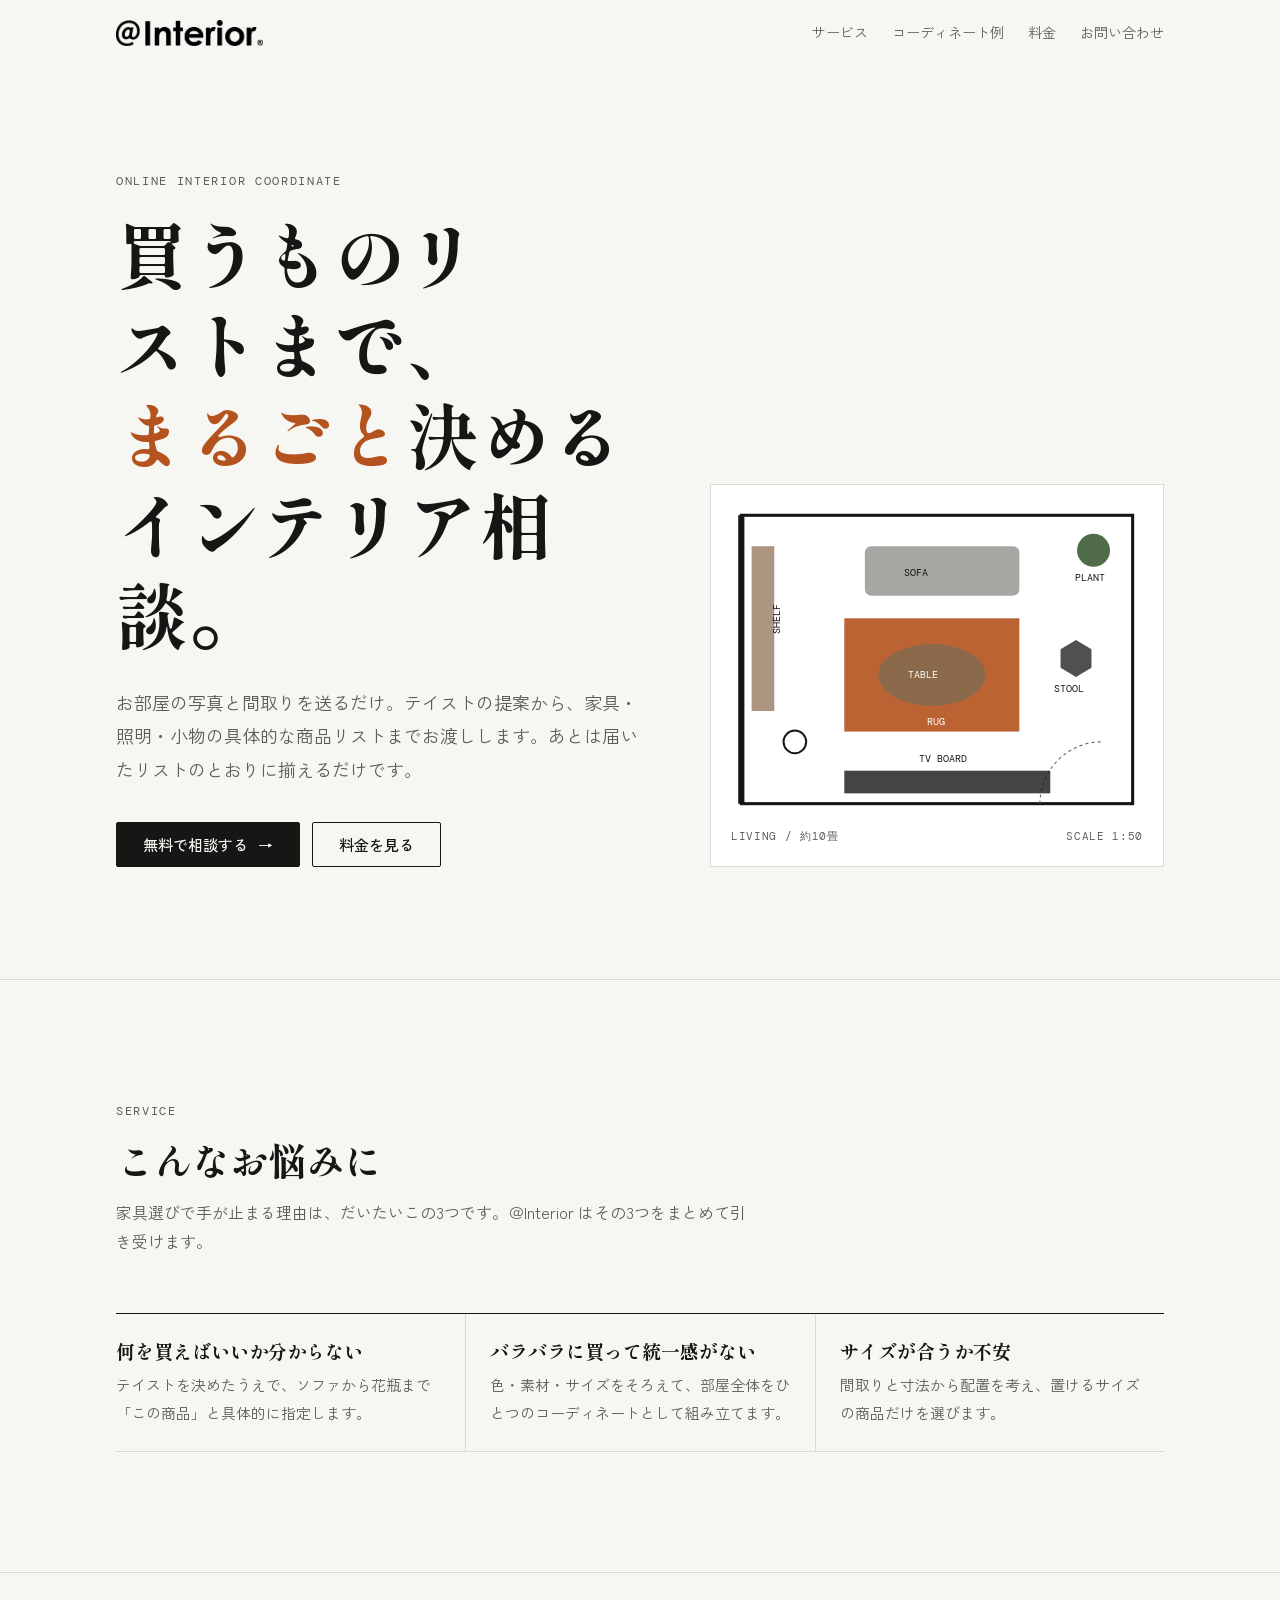
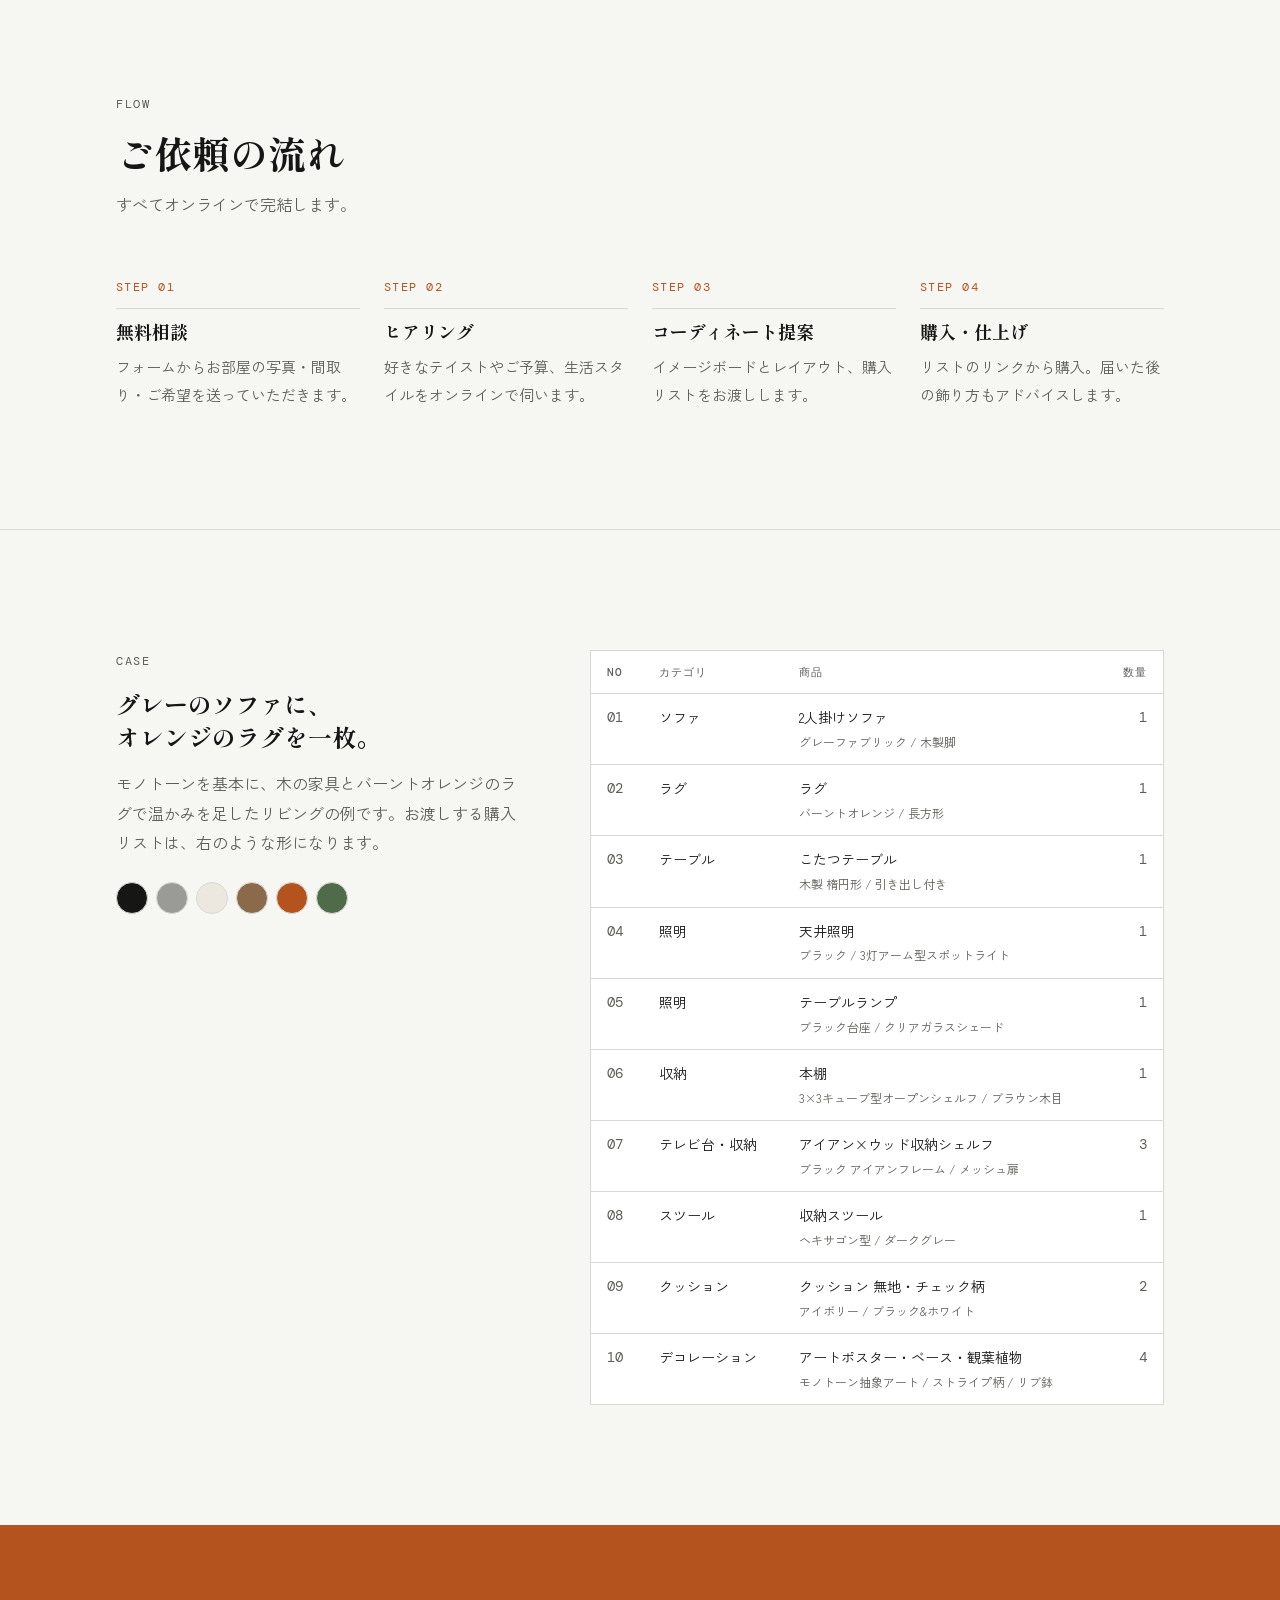
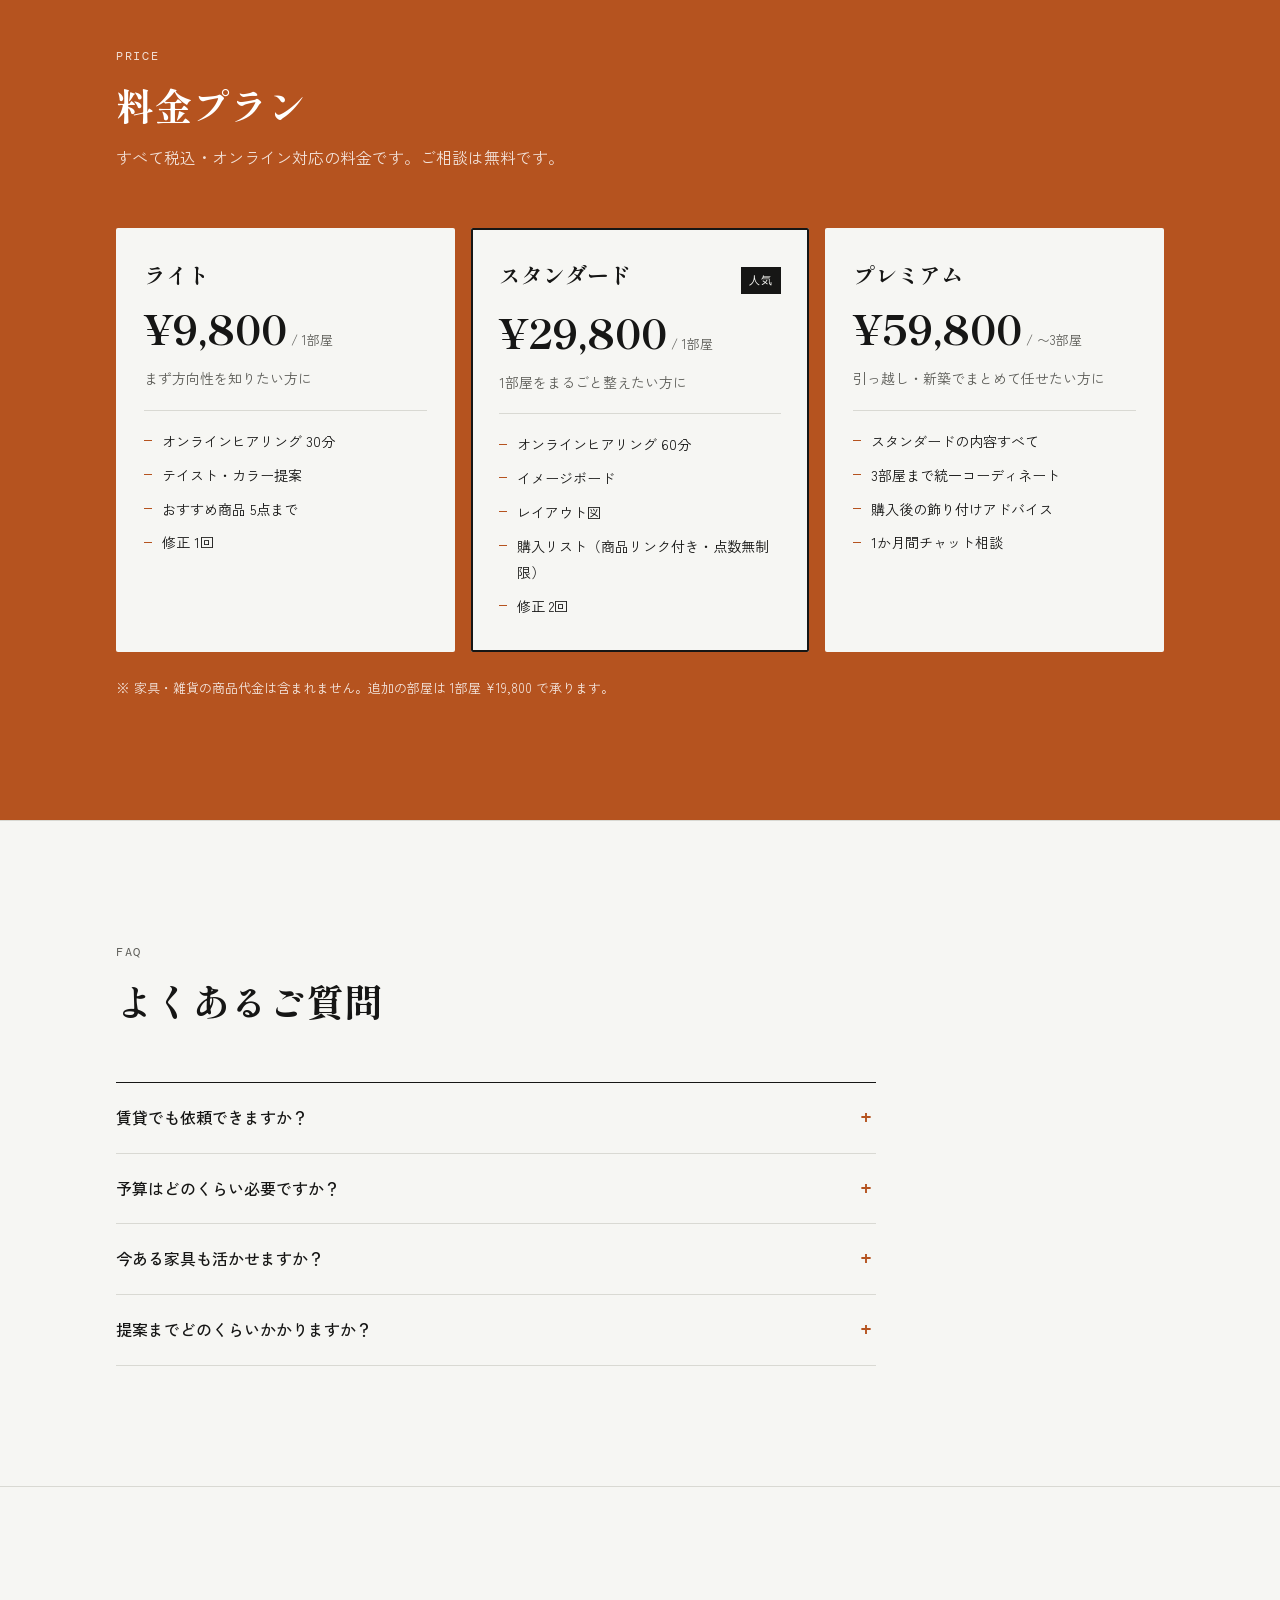
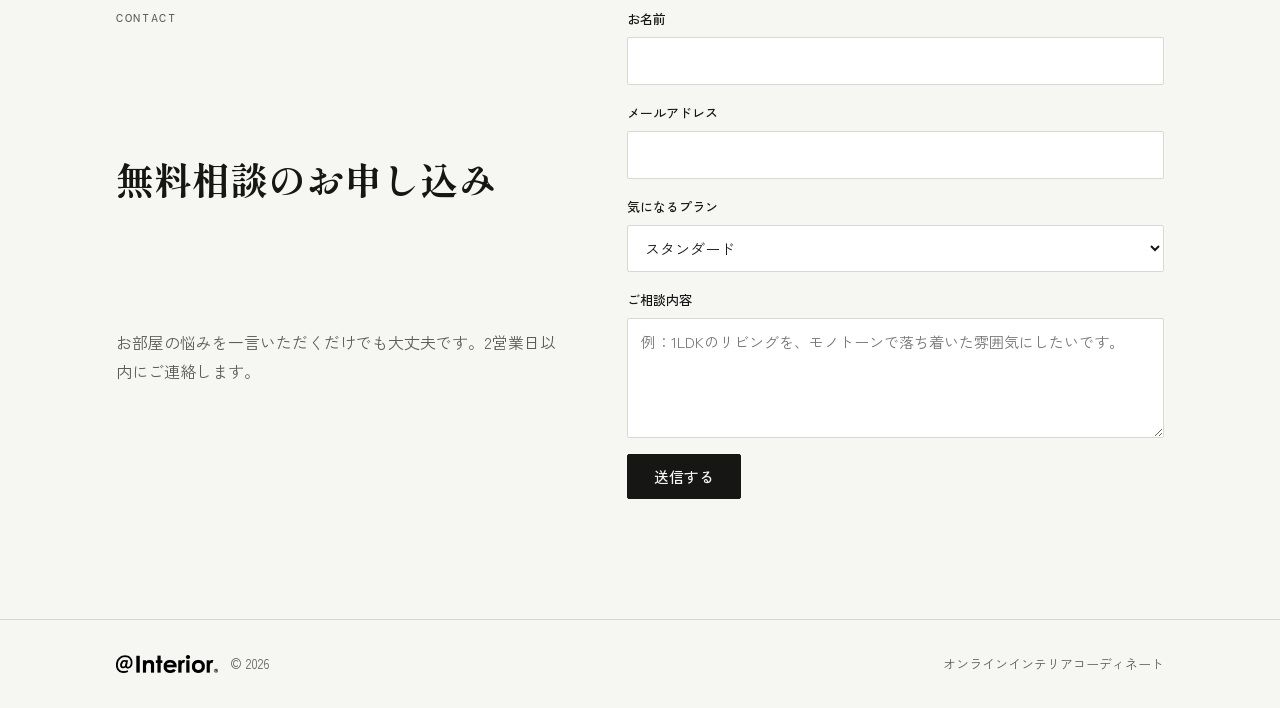
==== docs/index.html @ 846b3a3d "Add standalone copy of landing page for GitHub Pages Co-Authored-By: Claude Opus 5.5 <noreply@anthro" ====
<!doctype html>
<html lang="ja">
<head>
<meta charset="utf-8">
<meta name="viewport" content="width=device-width, initial-scale=1, viewport-fit=cover">
<meta name="description" content="お部屋の写真と間取りを送るだけ。テイスト提案から購入リストまでお渡しするオンラインインテリアコーディネート。">
<style>img{max-width:100%}[hidden]{display:none!important}body{margin:0}</style>
<title>＠Interior</title>
<meta name="claude:viewport-fit-sides" content="cover">
<link rel="preconnect" href="https://fonts.googleapis.com">
<link rel="preconnect" href="https://fonts.gstatic.com" crossorigin>
<link rel="stylesheet" href="https://fonts.googleapis.com/css2?family=Shippori+Mincho+B1:wght@500;700;800&family=Zen+Kaku+Gothic+New:wght@400;500;700&family=DM+Mono:wght@400;500&display=swap">
<style>
/* Layout: 左寄せの縦一本の流れ。部屋の「床(ラグ)」の色を料金セクションだけに敷く */
:root {
  --bg: #f6f6f3;
  --surface: #ffffff;
  --ink: #161615;
  --muted: #5d5d58;
  --line: #d9d9d3;
  --rug: #b5531f;        /* バーントオレンジのラグ */
  --rug-ink: #ffffff;
  --wood: #8a6a4a;
  --leaf: #4f6b4a;
  --f-display: "Shippori Mincho B1", "Hiragino Mincho ProN", "Yu Mincho", serif;
  --f-body: "Zen Kaku Gothic New", "Hiragino Sans", "Yu Gothic", system-ui, sans-serif;
  --f-mono: "DM Mono", ui-monospace, "SFMono-Regular", monospace;
  --logo-filter: none;
}
@media (prefers-color-scheme: dark) {
  :root:not([data-theme="light"]) {
    --bg: #141413; --surface: #1d1d1b; --ink: #ededE8; --muted: #a3a39b; --line: #34342f;
    --rug: #d9773f; --rug-ink: #141413; --wood: #c09a72; --leaf: #8fb086; --logo-filter: invert(1); color-scheme: dark;
  }
}
:root[data-theme="dark"] {
  --bg: #141413; --surface: #1d1d1b; --ink: #ededE8; --muted: #a3a39b; --line: #34342f;
  --rug: #d9773f; --rug-ink: #141413; --wood: #c09a72; --leaf: #8fb086; --logo-filter: invert(1); color-scheme: dark;
}

* { box-sizing: border-box; }
body {
  background: var(--bg); color: var(--ink);
  font-family: var(--f-body); font-size: 16px; line-height: 1.85;
  -webkit-font-smoothing: antialiased;
}
.wrap {
  max-width: 1080px; margin: 0 auto;
  padding-left: max(16px, env(safe-area-inset-left, 0px));
  padding-right: max(16px, env(safe-area-inset-right, 0px));
}
h1, h2, h3 { font-family: var(--f-display); font-weight: 700; text-wrap: balance; margin: 0; line-height: 1.35; }
p { margin: 0; }
a { color: inherit; }
:focus-visible { outline: 2px solid var(--rug); outline-offset: 3px; }
.label {
  font-family: var(--f-mono); font-size: 12px; letter-spacing: .14em; text-transform: uppercase; color: var(--muted);
}
section { padding-block: clamp(64px, 10vw, 120px); }
section + section { border-top: 1px solid var(--line); }
.sec-head { display: grid; gap: 12px; margin-bottom: clamp(32px, 5vw, 56px); max-width: 40em; }
.sec-head h2 { font-size: clamp(26px, 4vw, 38px); }
.sec-head p { color: var(--muted); }

/* header */
header .wrap { display: flex; align-items: center; justify-content: space-between; gap: 16px; padding-block: 20px; }
.logo { display: block; line-height: 0; }
.logo img { display: block; height: 26px; width: auto; filter: var(--logo-filter); }
.foot-logo { display: block; height: 18px; width: auto; filter: var(--logo-filter); }
nav { display: flex; gap: 24px; font-size: 14px; }
nav a { text-decoration: none; color: var(--muted); }
nav a:hover { color: var(--ink); }
@media (max-width: 640px) { nav { display: none; } }

/* hero */
.hero { padding-block: clamp(48px, 9vw, 104px) clamp(56px, 9vw, 112px); border-top: 0; }
.hero-grid { display: grid; grid-template-columns: minmax(0, 1.15fr) minmax(0, 1fr); gap: clamp(32px, 6vw, 72px); align-items: end; }
.hero h1 { font-size: clamp(36px, 6.6vw, 72px); font-weight: 800; letter-spacing: .01em; line-height: 1.25; }
.hero h1 em { font-style: normal; color: var(--rug); }
.hero-lead { margin-top: 28px; font-size: clamp(16px, 1.6vw, 18px); color: var(--muted); max-width: 30em; }
.cta-row { margin-top: 36px; display: flex; flex-wrap: wrap; gap: 12px; }
.btn {
  display: inline-flex; align-items: center; gap: 10px; padding: 14px 26px;
  font: 500 15px/1 var(--f-body); text-decoration: none; border: 1px solid var(--ink); border-radius: 2px;
  transition: background .2s, color .2s;
}
.btn-primary { background: var(--ink); color: var(--bg); }
.btn-primary:hover { background: var(--rug); border-color: var(--rug); color: var(--rug-ink); }
.btn-ghost:hover { background: var(--ink); color: var(--bg); }

/* room plan: a floor-plan-like drawing */
.plan { background: var(--surface); border: 1px solid var(--line); padding: 20px; }
.plan svg { display: block; width: 100%; height: auto; }
.plan-cap { display: flex; justify-content: space-between; gap: 12px; margin-top: 12px; font-family: var(--f-mono); font-size: 11px; color: var(--muted); letter-spacing: .06em; }
@media (max-width: 820px) { .hero-grid { grid-template-columns: minmax(0, 1fr); } }

/* worries */
.worries { display: grid; grid-template-columns: repeat(3, minmax(0, 1fr)); gap: 0; border-top: 1px solid var(--ink); }
.worries li { list-style: none; padding: 24px 24px 24px 0; border-bottom: 1px solid var(--line); }
.worries li + li { padding-left: 24px; border-left: 1px solid var(--line); }
.worries h3 { font-size: 19px; margin-bottom: 8px; }
.worries p { color: var(--muted); font-size: 15px; }
ul.worries { margin: 0; padding: 0; }
@media (max-width: 760px) {
  .worries { grid-template-columns: minmax(0, 1fr); }
  .worries li + li { padding-left: 0; border-left: 0; }
}

/* flow */
.flow { display: grid; grid-template-columns: repeat(4, minmax(0, 1fr)); gap: 24px; margin: 0; padding: 0; counter-reset: step; }
.flow li { list-style: none; counter-increment: step; display: grid; gap: 10px; align-content: start; }
.flow li::before {
  content: "STEP " counter(step, decimal-leading-zero);
  font-family: var(--f-mono); font-size: 12px; letter-spacing: .12em; color: var(--rug);
  padding-bottom: 10px; border-bottom: 1px solid var(--line);
}
.flow h3 { font-size: 18px; }
.flow p { color: var(--muted); font-size: 15px; }
@media (max-width: 820px) { .flow { grid-template-columns: repeat(2, minmax(0, 1fr)); } }
@media (max-width: 480px) { .flow { grid-template-columns: minmax(0, 1fr); } }

/* case: shopping list */
.case { display: grid; grid-template-columns: minmax(0, 1fr) minmax(0, 1.4fr); gap: clamp(32px, 5vw, 64px); align-items: start; }
.case-intro { display: grid; gap: 16px; }
.case-intro h3 { font-size: 24px; }
.case-intro p { color: var(--muted); }
.swatches { display: flex; gap: 8px; margin-top: 8px; }
.swatches span { width: 32px; height: 32px; border-radius: 50%; border: 1px solid var(--line); }
.list-box { overflow-x: auto; background: var(--surface); border: 1px solid var(--line); }
table { width: 100%; border-collapse: collapse; font-size: 14px; min-width: 460px; }
th, td { text-align: left; padding: 11px 16px; border-bottom: 1px solid var(--line); vertical-align: top; }
th { font-family: var(--f-mono); font-weight: 500; font-size: 11px; letter-spacing: .1em; color: var(--muted); text-transform: uppercase; }
td.no, td.qty { font-family: var(--f-mono); font-variant-numeric: tabular-nums; color: var(--muted); }
td.qty { text-align: right; }
th.qty { text-align: right; }
tr:last-child td { border-bottom: 0; }
td small { display: block; color: var(--muted); font-size: 12px; }
@media (max-width: 860px) { .case { grid-template-columns: minmax(0, 1fr); } }

/* pricing: the rug */
.pricing { background: var(--rug); color: var(--rug-ink); border-top: 0 !important; }
.pricing .label, .pricing .sec-head p { color: var(--rug-ink); opacity: .82; }
.plans { display: grid; grid-template-columns: repeat(3, minmax(0, 1fr)); gap: 16px; }
.plan-card { background: var(--bg); color: var(--ink); padding: 32px 28px; display: grid; gap: 18px; align-content: start; border-radius: 2px; }
.plan-card.pick { outline: 2px solid var(--ink); outline-offset: -2px; }
.plan-top { display: flex; justify-content: space-between; align-items: baseline; gap: 8px; }
.plan-card h3 { font-size: 22px; }
.tag { font-family: var(--f-mono); font-size: 11px; letter-spacing: .1em; padding: 3px 8px; background: var(--ink); color: var(--bg); white-space: nowrap; }
.price { font-family: var(--f-display); font-weight: 800; font-size: 40px; line-height: 1; font-variant-numeric: tabular-nums; }
.price small { font-family: var(--f-body); font-weight: 400; font-size: 13px; color: var(--muted); margin-left: 4px; }
.plan-for { font-size: 14px; color: var(--muted); padding-bottom: 18px; border-bottom: 1px solid var(--line); }
.plan-card ul { margin: 0; padding: 0; display: grid; gap: 8px; font-size: 14px; }
.plan-card li { list-style: none; padding-left: 18px; position: relative; }
.plan-card li::before { content: ""; position: absolute; left: 0; top: .8em; width: 8px; height: 1px; background: var(--rug); }
.price-note { margin-top: 24px; font-size: 13px; opacity: .85; }
@media (max-width: 860px) { .plans { grid-template-columns: minmax(0, 1fr); } }

/* faq */
.faq { display: grid; gap: 0; max-width: 760px; border-top: 1px solid var(--ink); }
details { border-bottom: 1px solid var(--line); }
summary { cursor: pointer; padding: 20px 32px 20px 0; font-weight: 500; list-style: none; position: relative; }
summary::-webkit-details-marker { display: none; }
summary::after { content: "+"; position: absolute; right: 4px; top: 16px; font-family: var(--f-mono); font-size: 20px; color: var(--rug); }
details[open] summary::after { content: "−"; }
details p { padding: 0 0 22px; color: var(--muted); font-size: 15px; max-width: 40em; }

/* contact */
.contact-grid { display: grid; grid-template-columns: minmax(0, 1fr) minmax(0, 1.2fr); gap: clamp(32px, 5vw, 64px); }
form { display: grid; gap: 16px; }
.field { display: grid; gap: 6px; }
.field label { font-size: 13px; font-weight: 500; }
input, select, textarea {
  font: 15px/1.6 var(--f-body); color: var(--ink); background: var(--surface);
  border: 1px solid var(--line); border-radius: 2px; padding: 11px 13px; width: 100%;
}
textarea { min-height: 120px; resize: vertical; }
input:focus, select:focus, textarea:focus { outline: 2px solid var(--rug); outline-offset: 0; border-color: transparent; }
.form-msg { font-size: 14px; color: var(--leaf); }
form .btn { justify-self: start; cursor: pointer; }
@media (max-width: 820px) { .contact-grid { grid-template-columns: minmax(0, 1fr); } }

footer { border-top: 1px solid var(--line); }
footer .wrap { padding-block: 32px; display: flex; flex-wrap: wrap; justify-content: space-between; gap: 12px; font-size: 13px; color: var(--muted); }

@media (prefers-reduced-motion: no-preference) {
  .hero h1, .hero-lead, .cta-row, .plan { animation: rise .8s cubic-bezier(.2,.7,.2,1) both; }
  .hero-lead { animation-delay: .08s; } .cta-row { animation-delay: .16s; } .plan { animation-delay: .24s; }
  @keyframes rise { from { transform: translateY(12px); opacity: .001; } to { transform: none; opacity: 1; } }
}
</style>
</head>
<body>

<header>
  <div class="wrap">
    <a class="logo" href="#top"><img src="logo.png" alt="@Interior" width="667" height="118"></a>
    <nav aria-label="ページ内リンク">
      <a href="#service">サービス</a>
      <a href="#case">コーディネート例</a>
      <a href="#price">料金</a>
      <a href="#contact">お問い合わせ</a>
    </nav>
  </div>
</header>

<main id="top">
  <section class="hero">
    <div class="wrap hero-grid">
      <div>
        <p class="label">Online Interior Coordinate</p>
        <h1 style="margin-top:16px">買うものリストまで、<br><em>まるごと</em>決める<br>インテリア相談。</h1>
        <p class="hero-lead">お部屋の写真と間取りを送るだけ。テイストの提案から、家具・照明・小物の具体的な商品リストまでお渡しします。あとは届いたリストのとおりに揃えるだけです。</p>
        <div class="cta-row">
          <a class="btn btn-primary" href="#contact">無料で相談する <span aria-hidden="true">→</span></a>
          <a class="btn btn-ghost" href="#price">料金を見る</a>
        </div>
      </div>

      <figure class="plan" style="margin:0" aria-label="リビングのレイアウト例">
        <svg viewBox="0 0 400 300" role="img">
          <title>リビングのレイアウト図</title>
          <rect x="10" y="10" width="380" height="280" fill="none" stroke="var(--ink)" stroke-width="3"/>
          <line x1="10" y1="10" x2="10" y2="290" stroke="var(--ink)" stroke-width="6"/>
          <path d="M300 290 A 60 60 0 0 1 360 230" fill="none" stroke="var(--muted)" stroke-width="1" stroke-dasharray="3 3"/>
          <rect x="110" y="110" width="170" height="110" fill="var(--rug)" opacity=".9"/>
          <rect x="130" y="40" width="150" height="48" rx="6" fill="var(--muted)" opacity=".55"/>
          <ellipse cx="195" cy="165" rx="52" ry="30" fill="var(--wood)"/>
          <polygon points="320,140 335,131 350,140 350,158 335,167 320,158" fill="var(--ink)" opacity=".75"/>
          <rect x="20" y="40" width="22" height="160" fill="var(--wood)" opacity=".7"/>
          <rect x="110" y="258" width="200" height="22" fill="var(--ink)" opacity=".8"/>
          <circle cx="352" cy="44" r="16" fill="var(--leaf)"/>
          <circle cx="62" cy="230" r="11" fill="var(--surface)" stroke="var(--ink)" stroke-width="2"/>
          <g font-family="DM Mono, monospace" font-size="10" fill="var(--ink)">
            <text x="168" y="69">SOFA</text>
            <text x="172" y="168" fill="var(--surface)">TABLE</text>
            <text x="190" y="214" fill="var(--surface)">RUG</text>
            <text x="183" y="250">TV BOARD</text>
            <text x="48" y="125" transform="rotate(-90 48 125)">SHELF</text>
            <text x="314" y="182">STOOL</text>
            <text x="334" y="74">PLANT</text>
          </g>
        </svg>
        <figcaption class="plan-cap"><span>LIVING / 約10畳</span><span>SCALE 1:50</span></figcaption>
      </figure>
    </div>
  </section>

  <section id="service">
    <div class="wrap">
      <div class="sec-head">
        <p class="label">Service</p>
        <h2>こんなお悩みに</h2>
        <p>家具選びで手が止まる理由は、だいたいこの3つです。＠Interior はその3つをまとめて引き受けます。</p>
      </div>
      <ul class="worries">
        <li><h3>何を買えばいいか分からない</h3><p>テイストを決めたうえで、ソファから花瓶まで「この商品」と具体的に指定します。</p></li>
        <li><h3>バラバラに買って統一感がない</h3><p>色・素材・サイズをそろえて、部屋全体をひとつのコーディネートとして組み立てます。</p></li>
        <li><h3>サイズが合うか不安</h3><p>間取りと寸法から配置を考え、置けるサイズの商品だけを選びます。</p></li>
      </ul>
    </div>
  </section>

  <section>
    <div class="wrap">
      <div class="sec-head">
        <p class="label">Flow</p>
        <h2>ご依頼の流れ</h2>
        <p>すべてオンラインで完結します。</p>
      </div>
      <ol class="flow">
        <li><h3>無料相談</h3><p>フォームからお部屋の写真・間取り・ご希望を送っていただきます。</p></li>
        <li><h3>ヒアリング</h3><p>好きなテイストやご予算、生活スタイルをオンラインで伺います。</p></li>
        <li><h3>コーディネート提案</h3><p>イメージボードとレイアウト、購入リストをお渡しします。</p></li>
        <li><h3>購入・仕上げ</h3><p>リストのリンクから購入。届いた後の飾り方もアドバイスします。</p></li>
      </ol>
    </div>
  </section>

  <section id="case">
    <div class="wrap case">
      <div class="case-intro">
        <p class="label">Case</p>
        <h3>グレーのソファに、<br>オレンジのラグを一枚。</h3>
        <p>モノトーンを基本に、木の家具とバーントオレンジのラグで温かみを足したリビングの例です。お渡しする購入リストは、右のような形になります。</p>
        <div class="swatches" aria-label="カラーパレット">
          <span style="background:#161615" title="ブラック"></span>
          <span style="background:#9a9a96" title="グレー"></span>
          <span style="background:#ece8df" title="アイボリー"></span>
          <span style="background:#8a6a4a" title="ウッド"></span>
          <span style="background:#b5531f" title="バーントオレンジ"></span>
          <span style="background:#4f6b4a" title="グリーン"></span>
        </div>
      </div>
      <div class="list-box">
        <table>
          <thead><tr><th>No</th><th>カテゴリ</th><th>商品</th><th class="qty">数量</th></tr></thead>
          <tbody>
            <tr><td class="no">01</td><td>ソファ</td><td>2人掛けソファ<small>グレーファブリック / 木製脚</small></td><td class="qty">1</td></tr>
            <tr><td class="no">02</td><td>ラグ</td><td>ラグ<small>バーントオレンジ / 長方形</small></td><td class="qty">1</td></tr>
            <tr><td class="no">03</td><td>テーブル</td><td>こたつテーブル<small>木製 楕円形 / 引き出し付き</small></td><td class="qty">1</td></tr>
            <tr><td class="no">04</td><td>照明</td><td>天井照明<small>ブラック / 3灯アーム型スポットライト</small></td><td class="qty">1</td></tr>
            <tr><td class="no">05</td><td>照明</td><td>テーブルランプ<small>ブラック台座 / クリアガラスシェード</small></td><td class="qty">1</td></tr>
            <tr><td class="no">06</td><td>収納</td><td>本棚<small>3×3キューブ型オープンシェルフ / ブラウン木目</small></td><td class="qty">1</td></tr>
            <tr><td class="no">07</td><td>テレビ台・収納</td><td>アイアン×ウッド収納シェルフ<small>ブラック アイアンフレーム / メッシュ扉</small></td><td class="qty">3</td></tr>
            <tr><td class="no">08</td><td>スツール</td><td>収納スツール<small>ヘキサゴン型 / ダークグレー</small></td><td class="qty">1</td></tr>
            <tr><td class="no">09</td><td>クッション</td><td>クッション 無地・チェック柄<small>アイボリー / ブラック&amp;ホワイト</small></td><td class="qty">2</td></tr>
            <tr><td class="no">10</td><td>デコレーション</td><td>アートポスター・ベース・観葉植物<small>モノトーン抽象アート / ストライプ柄 / リブ鉢</small></td><td class="qty">4</td></tr>
          </tbody>
        </table>
      </div>
    </div>
  </section>

  <section id="price" class="pricing">
    <div class="wrap">
      <div class="sec-head">
        <p class="label">Price</p>
        <h2>料金プラン</h2>
        <p>すべて税込・オンライン対応の料金です。ご相談は無料です。</p>
      </div>
      <div class="plans">
        <article class="plan-card">
          <div class="plan-top"><h3>ライト</h3></div>
          <p class="price">¥9,800<small>/ 1部屋</small></p>
          <p class="plan-for">まず方向性を知りたい方に</p>
          <ul>
            <li>オンラインヒアリング 30分</li>
            <li>テイスト・カラー提案</li>
            <li>おすすめ商品 5点まで</li>
            <li>修正 1回</li>
          </ul>
        </article>
        <article class="plan-card pick">
          <div class="plan-top"><h3>スタンダード</h3><span class="tag">人気</span></div>
          <p class="price">¥29,800<small>/ 1部屋</small></p>
          <p class="plan-for">1部屋をまるごと整えたい方に</p>
          <ul>
            <li>オンラインヒアリング 60分</li>
            <li>イメージボード</li>
            <li>レイアウト図</li>
            <li>購入リスト（商品リンク付き・点数無制限）</li>
            <li>修正 2回</li>
          </ul>
        </article>
        <article class="plan-card">
          <div class="plan-top"><h3>プレミアム</h3></div>
          <p class="price">¥59,800<small>/ 〜3部屋</small></p>
          <p class="plan-for">引っ越し・新築でまとめて任せたい方に</p>
          <ul>
            <li>スタンダードの内容すべて</li>
            <li>3部屋まで統一コーディネート</li>
            <li>購入後の飾り付けアドバイス</li>
            <li>1か月間チャット相談</li>
          </ul>
        </article>
      </div>
      <p class="price-note">※ 家具・雑貨の商品代金は含まれません。追加の部屋は 1部屋 ¥19,800 で承ります。</p>
    </div>
  </section>

  <section>
    <div class="wrap">
      <div class="sec-head">
        <p class="label">FAQ</p>
        <h2>よくあるご質問</h2>
      </div>
      <div class="faq">
        <details><summary>賃貸でも依頼できますか？</summary><p>はい。壁に穴を開けない照明や飾り方など、原状回復できる範囲でご提案します。</p></details>
        <details><summary>予算はどのくらい必要ですか？</summary><p>ご予算に合わせて商品を選びます。ヒアリングの際に上限金額をお伝えください。</p></details>
        <details><summary>今ある家具も活かせますか？</summary><p>もちろんです。手持ちの家具の写真をお送りいただければ、それに合わせて組み立てます。</p></details>
        <details><summary>提案までどのくらいかかりますか？</summary><p>ヒアリング後、通常7〜10日ほどでお渡しします。</p></details>
      </div>
    </div>
  </section>

  <section id="contact">
    <div class="wrap contact-grid">
      <div class="sec-head" style="margin-bottom:0">
        <p class="label">Contact</p>
        <h2>無料相談のお申し込み</h2>
        <p>お部屋の悩みを一言いただくだけでも大丈夫です。2営業日以内にご連絡します。</p>
      </div>
      <form id="contact-form" novalidate>
        <div class="field"><label for="c-name">お名前</label><input id="c-name" name="name" required autocomplete="name"></div>
        <div class="field"><label for="c-mail">メールアドレス</label><input id="c-mail" name="email" type="email" required autocomplete="email"></div>
        <div class="field">
          <label for="c-plan">気になるプラン</label>
          <select id="c-plan" name="plan">
            <option>まだ決めていない</option>
            <option>ライト</option>
            <option selected>スタンダード</option>
            <option>プレミアム</option>
          </select>
        </div>
        <div class="field"><label for="c-msg">ご相談内容</label><textarea id="c-msg" name="message" placeholder="例：1LDKのリビングを、モノトーンで落ち着いた雰囲気にしたいです。"></textarea></div>
        <button class="btn btn-primary" type="submit">送信する</button>
        <p class="form-msg" id="form-msg" role="status" hidden></p>
      </form>
    </div>
  </section>
</main>

<footer>
  <div class="wrap">
    <span style="display:flex;align-items:center;gap:12px"><img class="foot-logo" src="logo.png" alt="@Interior" width="667" height="118"> © 2026</span>
    <span>オンラインインテリアコーディネート</span>
  </div>
</footer>

<script>
  document.getElementById('contact-form').addEventListener('submit', function (e) {
    e.preventDefault();
    var msg = document.getElementById('form-msg');
    var name = document.getElementById('c-name').value.trim();
    var mail = document.getElementById('c-mail').value.trim();
    if (!name || !mail || mail.indexOf('@') < 1) {
      msg.textContent = 'お名前とメールアドレスを入力してください。';
    } else {
      msg.textContent = '送信機能は現在準備中です。公開時にフォームを接続します。';
    }
    msg.hidden = false;
  });
</script>
</body>
</html>
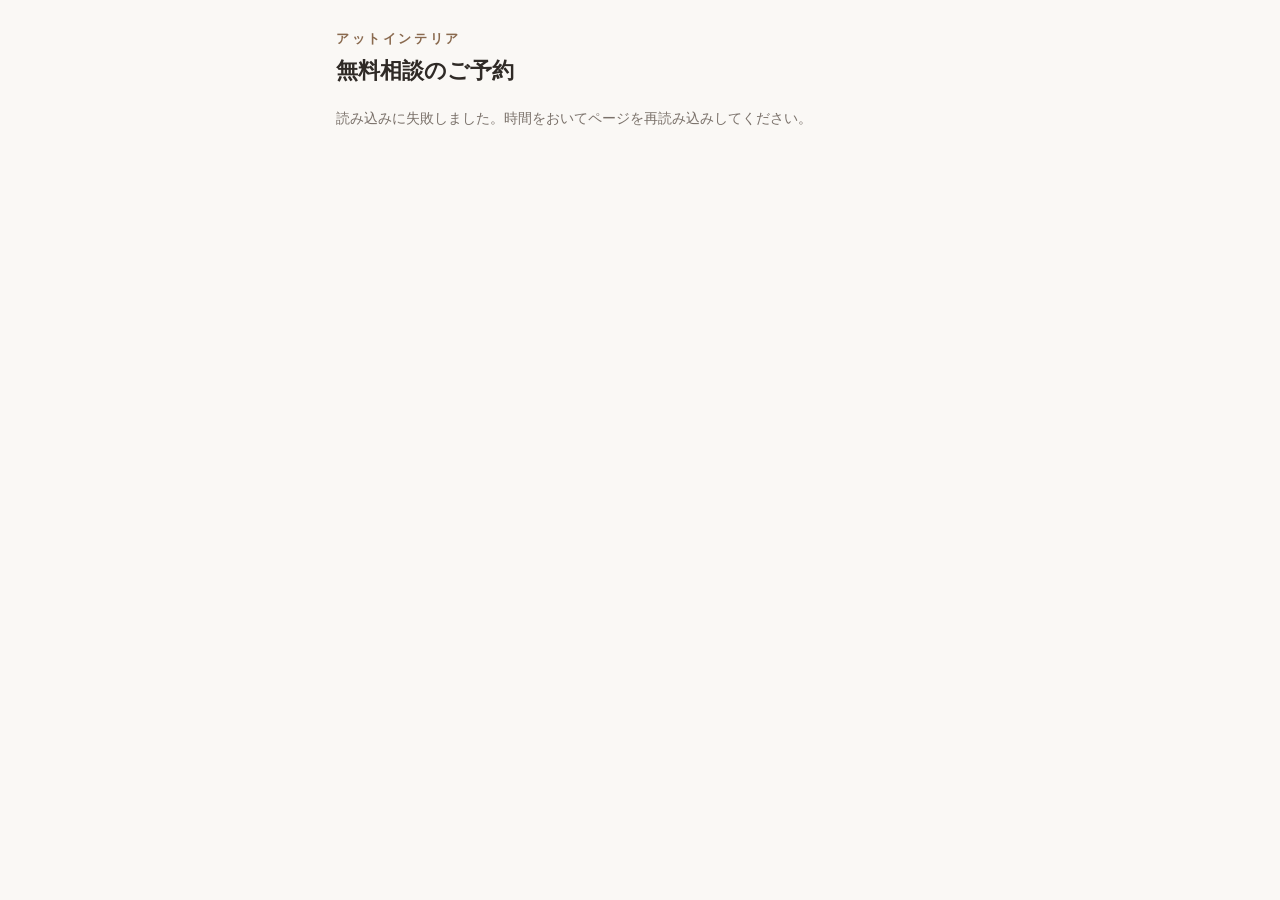
==== commit d0d5cdde: "Serve booking page as a static page (GitHub Pages) that calls Apps Script as an API The Apps Script " ====
--- a/docs/index.html
+++ b/docs/index.html
@@ -1,425 +1,362 @@
-<!doctype html>
+<!DOCTYPE html>
 <html lang="ja">
 <head>
 <meta charset="utf-8">
-<meta name="viewport" content="width=device-width, initial-scale=1, viewport-fit=cover">
-<meta name="description" content="お部屋の写真と間取りを送るだけ。テイスト提案から購入リストまでお渡しするオンラインインテリアコーディネート。">
-<style>img{max-width:100%}[hidden]{display:none!important}body{margin:0}</style>
-<title>＠Interior</title>
-<meta name="claude:viewport-fit-sides" content="cover">
-<link rel="preconnect" href="https://fonts.googleapis.com">
-<link rel="preconnect" href="https://fonts.gstatic.com" crossorigin>
-<link rel="stylesheet" href="https://fonts.googleapis.com/css2?family=Shippori+Mincho+B1:wght@500;700;800&family=Zen+Kaku+Gothic+New:wght@400;500;700&family=DM+Mono:wght@400;500&display=swap">
+<meta name="viewport" content="width=device-width, initial-scale=1">
+<title>アットインテリア 無料相談のご予約</title>
 <style>
-/* Layout: 左寄せの縦一本の流れ。部屋の「床(ラグ)」の色を料金セクションだけに敷く */
-:root {
-  --bg: #f6f6f3;
-  --surface: #ffffff;
-  --ink: #161615;
-  --muted: #5d5d58;
-  --line: #d9d9d3;
-  --rug: #b5531f;        /* バーントオレンジのラグ */
-  --rug-ink: #ffffff;
-  --wood: #8a6a4a;
-  --leaf: #4f6b4a;
-  --f-display: "Shippori Mincho B1", "Hiragino Mincho ProN", "Yu Mincho", serif;
-  --f-body: "Zen Kaku Gothic New", "Hiragino Sans", "Yu Gothic", system-ui, sans-serif;
-  --f-mono: "DM Mono", ui-monospace, "SFMono-Regular", monospace;
-  --logo-filter: none;
-}
-@media (prefers-color-scheme: dark) {
-  :root:not([data-theme="light"]) {
-    --bg: #141413; --surface: #1d1d1b; --ink: #ededE8; --muted: #a3a39b; --line: #34342f;
-    --rug: #d9773f; --rug-ink: #141413; --wood: #c09a72; --leaf: #8fb086; --logo-filter: invert(1); color-scheme: dark;
-  }
-}
-:root[data-theme="dark"] {
-  --bg: #141413; --surface: #1d1d1b; --ink: #ededE8; --muted: #a3a39b; --line: #34342f;
-  --rug: #d9773f; --rug-ink: #141413; --wood: #c09a72; --leaf: #8fb086; --logo-filter: invert(1); color-scheme: dark;
-}
-
-* { box-sizing: border-box; }
-body {
-  background: var(--bg); color: var(--ink);
-  font-family: var(--f-body); font-size: 16px; line-height: 1.85;
-  -webkit-font-smoothing: antialiased;
-}
-.wrap {
-  max-width: 1080px; margin: 0 auto;
-  padding-left: max(16px, env(safe-area-inset-left, 0px));
-  padding-right: max(16px, env(safe-area-inset-right, 0px));
-}
-h1, h2, h3 { font-family: var(--f-display); font-weight: 700; text-wrap: balance; margin: 0; line-height: 1.35; }
-p { margin: 0; }
-a { color: inherit; }
-:focus-visible { outline: 2px solid var(--rug); outline-offset: 3px; }
-.label {
-  font-family: var(--f-mono); font-size: 12px; letter-spacing: .14em; text-transform: uppercase; color: var(--muted);
-}
-section { padding-block: clamp(64px, 10vw, 120px); }
-section + section { border-top: 1px solid var(--line); }
-.sec-head { display: grid; gap: 12px; margin-bottom: clamp(32px, 5vw, 56px); max-width: 40em; }
-.sec-head h2 { font-size: clamp(26px, 4vw, 38px); }
-.sec-head p { color: var(--muted); }
-
-/* header */
-header .wrap { display: flex; align-items: center; justify-content: space-between; gap: 16px; padding-block: 20px; }
-.logo { display: block; line-height: 0; }
-.logo img { display: block; height: 26px; width: auto; filter: var(--logo-filter); }
-.foot-logo { display: block; height: 18px; width: auto; filter: var(--logo-filter); }
-nav { display: flex; gap: 24px; font-size: 14px; }
-nav a { text-decoration: none; color: var(--muted); }
-nav a:hover { color: var(--ink); }
-@media (max-width: 640px) { nav { display: none; } }
-
-/* hero */
-.hero { padding-block: clamp(48px, 9vw, 104px) clamp(56px, 9vw, 112px); border-top: 0; }
-.hero-grid { display: grid; grid-template-columns: minmax(0, 1.15fr) minmax(0, 1fr); gap: clamp(32px, 6vw, 72px); align-items: end; }
-.hero h1 { font-size: clamp(36px, 6.6vw, 72px); font-weight: 800; letter-spacing: .01em; line-height: 1.25; }
-.hero h1 em { font-style: normal; color: var(--rug); }
-.hero-lead { margin-top: 28px; font-size: clamp(16px, 1.6vw, 18px); color: var(--muted); max-width: 30em; }
-.cta-row { margin-top: 36px; display: flex; flex-wrap: wrap; gap: 12px; }
-.btn {
-  display: inline-flex; align-items: center; gap: 10px; padding: 14px 26px;
-  font: 500 15px/1 var(--f-body); text-decoration: none; border: 1px solid var(--ink); border-radius: 2px;
-  transition: background .2s, color .2s;
-}
-.btn-primary { background: var(--ink); color: var(--bg); }
-.btn-primary:hover { background: var(--rug); border-color: var(--rug); color: var(--rug-ink); }
-.btn-ghost:hover { background: var(--ink); color: var(--bg); }
-
-/* room plan: a floor-plan-like drawing */
-.plan { background: var(--surface); border: 1px solid var(--line); padding: 20px; }
-.plan svg { display: block; width: 100%; height: auto; }
-.plan-cap { display: flex; justify-content: space-between; gap: 12px; margin-top: 12px; font-family: var(--f-mono); font-size: 11px; color: var(--muted); letter-spacing: .06em; }
-@media (max-width: 820px) { .hero-grid { grid-template-columns: minmax(0, 1fr); } }
-
-/* worries */
-.worries { display: grid; grid-template-columns: repeat(3, minmax(0, 1fr)); gap: 0; border-top: 1px solid var(--ink); }
-.worries li { list-style: none; padding: 24px 24px 24px 0; border-bottom: 1px solid var(--line); }
-.worries li + li { padding-left: 24px; border-left: 1px solid var(--line); }
-.worries h3 { font-size: 19px; margin-bottom: 8px; }
-.worries p { color: var(--muted); font-size: 15px; }
-ul.worries { margin: 0; padding: 0; }
-@media (max-width: 760px) {
-  .worries { grid-template-columns: minmax(0, 1fr); }
-  .worries li + li { padding-left: 0; border-left: 0; }
-}
-
-/* flow */
-.flow { display: grid; grid-template-columns: repeat(4, minmax(0, 1fr)); gap: 24px; margin: 0; padding: 0; counter-reset: step; }
-.flow li { list-style: none; counter-increment: step; display: grid; gap: 10px; align-content: start; }
-.flow li::before {
-  content: "STEP " counter(step, decimal-leading-zero);
-  font-family: var(--f-mono); font-size: 12px; letter-spacing: .12em; color: var(--rug);
-  padding-bottom: 10px; border-bottom: 1px solid var(--line);
-}
-.flow h3 { font-size: 18px; }
-.flow p { color: var(--muted); font-size: 15px; }
-@media (max-width: 820px) { .flow { grid-template-columns: repeat(2, minmax(0, 1fr)); } }
-@media (max-width: 480px) { .flow { grid-template-columns: minmax(0, 1fr); } }
-
-/* case: shopping list */
-.case { display: grid; grid-template-columns: minmax(0, 1fr) minmax(0, 1.4fr); gap: clamp(32px, 5vw, 64px); align-items: start; }
-.case-intro { display: grid; gap: 16px; }
-.case-intro h3 { font-size: 24px; }
-.case-intro p { color: var(--muted); }
-.swatches { display: flex; gap: 8px; margin-top: 8px; }
-.swatches span { width: 32px; height: 32px; border-radius: 50%; border: 1px solid var(--line); }
-.list-box { overflow-x: auto; background: var(--surface); border: 1px solid var(--line); }
-table { width: 100%; border-collapse: collapse; font-size: 14px; min-width: 460px; }
-th, td { text-align: left; padding: 11px 16px; border-bottom: 1px solid var(--line); vertical-align: top; }
-th { font-family: var(--f-mono); font-weight: 500; font-size: 11px; letter-spacing: .1em; color: var(--muted); text-transform: uppercase; }
-td.no, td.qty { font-family: var(--f-mono); font-variant-numeric: tabular-nums; color: var(--muted); }
-td.qty { text-align: right; }
-th.qty { text-align: right; }
-tr:last-child td { border-bottom: 0; }
-td small { display: block; color: var(--muted); font-size: 12px; }
-@media (max-width: 860px) { .case { grid-template-columns: minmax(0, 1fr); } }
-
-/* pricing: the rug */
-.pricing { background: var(--rug); color: var(--rug-ink); border-top: 0 !important; }
-.pricing .label, .pricing .sec-head p { color: var(--rug-ink); opacity: .82; }
-.plans { display: grid; grid-template-columns: repeat(3, minmax(0, 1fr)); gap: 16px; }
-.plan-card { background: var(--bg); color: var(--ink); padding: 32px 28px; display: grid; gap: 18px; align-content: start; border-radius: 2px; }
-.plan-card.pick { outline: 2px solid var(--ink); outline-offset: -2px; }
-.plan-top { display: flex; justify-content: space-between; align-items: baseline; gap: 8px; }
-.plan-card h3 { font-size: 22px; }
-.tag { font-family: var(--f-mono); font-size: 11px; letter-spacing: .1em; padding: 3px 8px; background: var(--ink); color: var(--bg); white-space: nowrap; }
-.price { font-family: var(--f-display); font-weight: 800; font-size: 40px; line-height: 1; font-variant-numeric: tabular-nums; }
-.price small { font-family: var(--f-body); font-weight: 400; font-size: 13px; color: var(--muted); margin-left: 4px; }
-.plan-for { font-size: 14px; color: var(--muted); padding-bottom: 18px; border-bottom: 1px solid var(--line); }
-.plan-card ul { margin: 0; padding: 0; display: grid; gap: 8px; font-size: 14px; }
-.plan-card li { list-style: none; padding-left: 18px; position: relative; }
-.plan-card li::before { content: ""; position: absolute; left: 0; top: .8em; width: 8px; height: 1px; background: var(--rug); }
-.price-note { margin-top: 24px; font-size: 13px; opacity: .85; }
-@media (max-width: 860px) { .plans { grid-template-columns: minmax(0, 1fr); } }
-
-/* faq */
-.faq { display: grid; gap: 0; max-width: 760px; border-top: 1px solid var(--ink); }
-details { border-bottom: 1px solid var(--line); }
-summary { cursor: pointer; padding: 20px 32px 20px 0; font-weight: 500; list-style: none; position: relative; }
-summary::-webkit-details-marker { display: none; }
-summary::after { content: "+"; position: absolute; right: 4px; top: 16px; font-family: var(--f-mono); font-size: 20px; color: var(--rug); }
-details[open] summary::after { content: "−"; }
-details p { padding: 0 0 22px; color: var(--muted); font-size: 15px; max-width: 40em; }
-
-/* contact */
-.contact-grid { display: grid; grid-template-columns: minmax(0, 1fr) minmax(0, 1.2fr); gap: clamp(32px, 5vw, 64px); }
-form { display: grid; gap: 16px; }
-.field { display: grid; gap: 6px; }
-.field label { font-size: 13px; font-weight: 500; }
-input, select, textarea {
-  font: 15px/1.6 var(--f-body); color: var(--ink); background: var(--surface);
-  border: 1px solid var(--line); border-radius: 2px; padding: 11px 13px; width: 100%;
-}
-textarea { min-height: 120px; resize: vertical; }
-input:focus, select:focus, textarea:focus { outline: 2px solid var(--rug); outline-offset: 0; border-color: transparent; }
-.form-msg { font-size: 14px; color: var(--leaf); }
-form .btn { justify-self: start; cursor: pointer; }
-@media (max-width: 820px) { .contact-grid { grid-template-columns: minmax(0, 1fr); } }
-
-footer { border-top: 1px solid var(--line); }
-footer .wrap { padding-block: 32px; display: flex; flex-wrap: wrap; justify-content: space-between; gap: 12px; font-size: 13px; color: var(--muted); }
-
-@media (prefers-reduced-motion: no-preference) {
-  .hero h1, .hero-lead, .cta-row, .plan { animation: rise .8s cubic-bezier(.2,.7,.2,1) both; }
-  .hero-lead { animation-delay: .08s; } .cta-row { animation-delay: .16s; } .plan { animation-delay: .24s; }
-  @keyframes rise { from { transform: translateY(12px); opacity: .001; } to { transform: none; opacity: 1; } }
-}
+  :root {
+    --main:#8a6a4f; --main-dark:#6f533c; --main-soft:#f3ede6;
+    --text:#2f2a26; --sub:#7a716a; --line:#e7e0d8; --bg:#faf8f5; --card:#fff; --err:#c2410c;
+  }
+  * { box-sizing:border-box; }
+  body { margin:0; background:var(--bg); color:var(--text); font-family:-apple-system,BlinkMacSystemFont,"Hiragino Sans","Noto Sans JP","Yu Gothic",sans-serif; line-height:1.7; }
+  .wrap { max-width:640px; margin:0 auto; padding:28px 16px 56px; }
+  .brand { font-size:13px; letter-spacing:.2em; color:var(--main); font-weight:600; }
+  h1 { font-size:22px; margin:2px 0 6px; font-weight:600; }
+  .lead { color:var(--sub); font-size:14px; margin:0 0 18px; }
+  .steps { display:flex; gap:6px; list-style:none; padding:0; margin:0 0 18px; }
+  .steps li { flex:1; text-align:center; font-size:12px; color:var(--sub); padding:6px 0; border-bottom:3px solid var(--line); }
+  .steps li.on { color:var(--main-dark); border-color:var(--main); font-weight:600; }
+  .steps li.done { color:var(--main); border-color:#cdb8a4; }
+  .card { background:var(--card); border:1px solid var(--line); border-radius:16px; padding:20px; margin-bottom:16px; }
+  h2 { font-size:16px; margin:0 0 12px; font-weight:600; }
+  .dates { display:flex; gap:8px; overflow-x:auto; padding-bottom:6px; }
+  .chip, .slot { border:1px solid var(--line); background:#fff; border-radius:10px; padding:8px 12px; font-size:14px; cursor:pointer; white-space:nowrap; color:var(--text); font-family:inherit; }
+  .chip.on, .slot.on { background:var(--main); border-color:var(--main); color:#fff; }
+  .slots { display:grid; grid-template-columns:repeat(auto-fill,minmax(84px,1fr)); gap:8px; margin-top:12px; }
+  label.f { display:block; font-size:14px; font-weight:600; margin:14px 0 6px; }
+  .req { color:var(--err); font-size:11px; margin-left:6px; font-weight:600; }
+  .opt-label { color:var(--sub); font-size:11px; margin-left:6px; font-weight:400; }
+  input[type=text], input[type=email], input[type=tel], textarea { width:100%; font:inherit; font-size:16px; padding:10px 12px; border:1px solid var(--line); border-radius:10px; background:#fff; color:var(--text); }
+  textarea { min-height:110px; resize:vertical; }
+  input:focus, textarea:focus { outline:2px solid #d9c6b3; border-color:var(--main); }
+  .picked { background:var(--main-soft); border-radius:10px; padding:10px 12px; font-size:14px; }
+  fieldset { border:0; padding:0; margin:0 0 22px; }
+  legend { font-size:15px; font-weight:600; margin-bottom:10px; padding:0; }
+  .opts { display:flex; flex-wrap:wrap; gap:8px; }
+  .opt { position:relative; cursor:pointer; }
+  .opt input { position:absolute; opacity:0; pointer-events:none; }
+  .opt span { display:inline-block; border:1px solid var(--line); border-radius:999px; padding:8px 14px; font-size:14px; background:#fff; transition:background .15s, color .15s; }
+  .opt input:checked + span { background:var(--main); border-color:var(--main); color:#fff; }
+  .opt input:focus-visible + span { outline:2px solid #d9c6b3; outline-offset:2px; }
+  button.submit { width:100%; margin-top:8px; padding:14px; font-size:16px; font-weight:600; border:0; border-radius:12px; background:var(--main); color:#fff; cursor:pointer; font-family:inherit; }
+  button.submit:disabled { opacity:.45; cursor:default; }
+  button.link { display:block; margin:14px auto 0; background:none; border:0; color:var(--sub); font-size:14px; text-decoration:underline; cursor:pointer; font-family:inherit; }
+  .notice { background:var(--main-soft); border-color:transparent; font-size:14px; }
+  .notice strong { font-size:16px; }
+  .msg { color:var(--sub); font-size:14px; }
+  .err { color:var(--err); font-size:14px; margin:12px 0 0; }
+  .done { text-align:center; padding:36px 20px; }
+  .done .big { width:56px; height:56px; border-radius:50%; background:var(--main); color:#fff; font-size:28px; display:flex; align-items:center; justify-content:center; margin:0 auto 12px; }
+  .hidden { display:none !important; }
 </style>
 </head>
 <body>
-
-<header>
-  <div class="wrap">
-    <a class="logo" href="#top"><img src="logo.png" alt="@Interior" width="667" height="118"></a>
-    <nav aria-label="ページ内リンク">
-      <a href="#service">サービス</a>
-      <a href="#case">コーディネート例</a>
-      <a href="#price">料金</a>
-      <a href="#contact">お問い合わせ</a>
-    </nav>
-  </div>
-</header>
-
-<main id="top">
-  <section class="hero">
-    <div class="wrap hero-grid">
-      <div>
-        <p class="label">Online Interior Coordinate</p>
-        <h1 style="margin-top:16px">買うものリストまで、<br><em>まるごと</em>決める<br>インテリア相談。</h1>
-        <p class="hero-lead">お部屋の写真と間取りを送るだけ。テイストの提案から、家具・照明・小物の具体的な商品リストまでお渡しします。あとは届いたリストのとおりに揃えるだけです。</p>
-        <div class="cta-row">
-          <a class="btn btn-primary" href="#contact">無料で相談する <span aria-hidden="true">→</span></a>
-          <a class="btn btn-ghost" href="#price">料金を見る</a>
-        </div>
-      </div>
-
-      <figure class="plan" style="margin:0" aria-label="リビングのレイアウト例">
-        <svg viewBox="0 0 400 300" role="img">
-          <title>リビングのレイアウト図</title>
-          <rect x="10" y="10" width="380" height="280" fill="none" stroke="var(--ink)" stroke-width="3"/>
-          <line x1="10" y1="10" x2="10" y2="290" stroke="var(--ink)" stroke-width="6"/>
-          <path d="M300 290 A 60 60 0 0 1 360 230" fill="none" stroke="var(--muted)" stroke-width="1" stroke-dasharray="3 3"/>
-          <rect x="110" y="110" width="170" height="110" fill="var(--rug)" opacity=".9"/>
-          <rect x="130" y="40" width="150" height="48" rx="6" fill="var(--muted)" opacity=".55"/>
-          <ellipse cx="195" cy="165" rx="52" ry="30" fill="var(--wood)"/>
-          <polygon points="320,140 335,131 350,140 350,158 335,167 320,158" fill="var(--ink)" opacity=".75"/>
-          <rect x="20" y="40" width="22" height="160" fill="var(--wood)" opacity=".7"/>
-          <rect x="110" y="258" width="200" height="22" fill="var(--ink)" opacity=".8"/>
-          <circle cx="352" cy="44" r="16" fill="var(--leaf)"/>
-          <circle cx="62" cy="230" r="11" fill="var(--surface)" stroke="var(--ink)" stroke-width="2"/>
-          <g font-family="DM Mono, monospace" font-size="10" fill="var(--ink)">
-            <text x="168" y="69">SOFA</text>
-            <text x="172" y="168" fill="var(--surface)">TABLE</text>
-            <text x="190" y="214" fill="var(--surface)">RUG</text>
-            <text x="183" y="250">TV BOARD</text>
-            <text x="48" y="125" transform="rotate(-90 48 125)">SHELF</text>
-            <text x="314" y="182">STOOL</text>
-            <text x="334" y="74">PLANT</text>
-          </g>
-        </svg>
-        <figcaption class="plan-cap"><span>LIVING / 約10畳</span><span>SCALE 1:50</span></figcaption>
-      </figure>
+<div class="wrap">
+  <div class="brand" id="brand">アットインテリア</div>
+  <h1 id="title">無料相談のご予約</h1>
+  <p class="lead" id="lead"></p>
+  <p class="msg" id="boot">読み込んでいます…</p>
+  <ol class="steps hidden" id="steps">
+    <li data-s="1">1. 日時を選ぶ</li>
+    <li data-s="2">2. お客様情報</li>
+    <li data-s="3">3. 事前アンケート</li>
+  </ol>
+
+  <!-- 予約 -->
+  <section id="book-area" class="hidden">
+    <div class="card">
+      <h2>日時を選ぶ</h2>
+      <div id="loading" class="msg">空き状況を読み込んでいます…</div>
+      <div id="dates" class="dates"></div>
+      <div id="slots" class="slots"></div>
+    </div>
+
+    <div class="card">
+      <h2>お客様情報</h2>
+      <div id="picked" class="picked hidden"></div>
+
+      <label class="f" for="name">お名前<span class="req">必須</span></label>
+      <input id="name" type="text" autocomplete="name" placeholder="山田 花子">
+
+      <label class="f" for="email">メールアドレス<span class="req">必須</span></label>
+      <input id="email" type="email" autocomplete="email" placeholder="example@mail.com">
+
+      <label class="f" for="phone">電話番号<span class="opt-label">任意</span></label>
+      <input id="phone" type="tel" autocomplete="tel" placeholder="090-1234-5678">
+
+      <div id="book-error" class="err hidden"></div>
+      <button id="book-submit" class="submit" style="margin-top:20px" disabled>この日時で予約する</button>
     </div>
   </section>
 
-  <section id="service">
-    <div class="wrap">
-      <div class="sec-head">
-        <p class="label">Service</p>
-        <h2>こんなお悩みに</h2>
-        <p>家具選びで手が止まる理由は、だいたいこの3つです。＠Interior はその3つをまとめて引き受けます。</p>
-      </div>
-      <ul class="worries">
-        <li><h3>何を買えばいいか分からない</h3><p>テイストを決めたうえで、ソファから花瓶まで「この商品」と具体的に指定します。</p></li>
-        <li><h3>バラバラに買って統一感がない</h3><p>色・素材・サイズをそろえて、部屋全体をひとつのコーディネートとして組み立てます。</p></li>
-        <li><h3>サイズが合うか不安</h3><p>間取りと寸法から配置を考え、置けるサイズの商品だけを選びます。</p></li>
-      </ul>
+  <!-- 事前アンケート -->
+  <section id="survey-area" class="hidden">
+    <div class="card notice" id="survey-intro"></div>
+    <div class="card">
+      <h2>事前アンケート</h2>
+      <p class="msg" style="margin-top:-6px">ご相談をより充実した時間にするため、簡単なアンケートにご協力ください（1分ほどで終わります）。</p>
+      <form id="survey-form" onsubmit="return false"></form>
+      <div id="survey-error" class="err hidden"></div>
+      <button id="survey-submit" class="submit">アンケートを送信する</button>
+      <button id="survey-later" class="link hidden">あとで回答する</button>
     </div>
   </section>
 
-  <section>
-    <div class="wrap">
-      <div class="sec-head">
-        <p class="label">Flow</p>
-        <h2>ご依頼の流れ</h2>
-        <p>すべてオンラインで完結します。</p>
-      </div>
-      <ol class="flow">
-        <li><h3>無料相談</h3><p>フォームからお部屋の写真・間取り・ご希望を送っていただきます。</p></li>
-        <li><h3>ヒアリング</h3><p>好きなテイストやご予算、生活スタイルをオンラインで伺います。</p></li>
-        <li><h3>コーディネート提案</h3><p>イメージボードとレイアウト、購入リストをお渡しします。</p></li>
-        <li><h3>購入・仕上げ</h3><p>リストのリンクから購入。届いた後の飾り方もアドバイスします。</p></li>
-      </ol>
-    </div>
+  <!-- 完了 -->
+  <section id="done-area" class="card done hidden">
+    <div class="big">✓</div>
+    <h2 id="done-title"></h2>
+    <p id="done-text" class="msg"></p>
   </section>
-
-  <section id="case">
-    <div class="wrap case">
-      <div class="case-intro">
-        <p class="label">Case</p>
-        <h3>グレーのソファに、<br>オレンジのラグを一枚。</h3>
-        <p>モノトーンを基本に、木の家具とバーントオレンジのラグで温かみを足したリビングの例です。お渡しする購入リストは、右のような形になります。</p>
-        <div class="swatches" aria-label="カラーパレット">
-          <span style="background:#161615" title="ブラック"></span>
-          <span style="background:#9a9a96" title="グレー"></span>
-          <span style="background:#ece8df" title="アイボリー"></span>
-          <span style="background:#8a6a4a" title="ウッド"></span>
-          <span style="background:#b5531f" title="バーントオレンジ"></span>
-          <span style="background:#4f6b4a" title="グリーン"></span>
-        </div>
-      </div>
-      <div class="list-box">
-        <table>
-          <thead><tr><th>No</th><th>カテゴリ</th><th>商品</th><th class="qty">数量</th></tr></thead>
-          <tbody>
-            <tr><td class="no">01</td><td>ソファ</td><td>2人掛けソファ<small>グレーファブリック / 木製脚</small></td><td class="qty">1</td></tr>
-            <tr><td class="no">02</td><td>ラグ</td><td>ラグ<small>バーントオレンジ / 長方形</small></td><td class="qty">1</td></tr>
-            <tr><td class="no">03</td><td>テーブル</td><td>こたつテーブル<small>木製 楕円形 / 引き出し付き</small></td><td class="qty">1</td></tr>
-            <tr><td class="no">04</td><td>照明</td><td>天井照明<small>ブラック / 3灯アーム型スポットライト</small></td><td class="qty">1</td></tr>
-            <tr><td class="no">05</td><td>照明</td><td>テーブルランプ<small>ブラック台座 / クリアガラスシェード</small></td><td class="qty">1</td></tr>
-            <tr><td class="no">06</td><td>収納</td><td>本棚<small>3×3キューブ型オープンシェルフ / ブラウン木目</small></td><td class="qty">1</td></tr>
-            <tr><td class="no">07</td><td>テレビ台・収納</td><td>アイアン×ウッド収納シェルフ<small>ブラック アイアンフレーム / メッシュ扉</small></td><td class="qty">3</td></tr>
-            <tr><td class="no">08</td><td>スツール</td><td>収納スツール<small>ヘキサゴン型 / ダークグレー</small></td><td class="qty">1</td></tr>
-            <tr><td class="no">09</td><td>クッション</td><td>クッション 無地・チェック柄<small>アイボリー / ブラック&amp;ホワイト</small></td><td class="qty">2</td></tr>
-            <tr><td class="no">10</td><td>デコレーション</td><td>アートポスター・ベース・観葉植物<small>モノトーン抽象アート / ストライプ柄 / リブ鉢</small></td><td class="qty">4</td></tr>
-          </tbody>
-        </table>
-      </div>
-    </div>
-  </section>
-
-  <section id="price" class="pricing">
-    <div class="wrap">
-      <div class="sec-head">
-        <p class="label">Price</p>
-        <h2>料金プラン</h2>
-        <p>すべて税込・オンライン対応の料金です。ご相談は無料です。</p>
-      </div>
-      <div class="plans">
-        <article class="plan-card">
-          <div class="plan-top"><h3>ライト</h3></div>
-          <p class="price">¥9,800<small>/ 1部屋</small></p>
-          <p class="plan-for">まず方向性を知りたい方に</p>
-          <ul>
-            <li>オンラインヒアリング 30分</li>
-            <li>テイスト・カラー提案</li>
-            <li>おすすめ商品 5点まで</li>
-            <li>修正 1回</li>
-          </ul>
-        </article>
-        <article class="plan-card pick">
-          <div class="plan-top"><h3>スタンダード</h3><span class="tag">人気</span></div>
-          <p class="price">¥29,800<small>/ 1部屋</small></p>
-          <p class="plan-for">1部屋をまるごと整えたい方に</p>
-          <ul>
-            <li>オンラインヒアリング 60分</li>
-            <li>イメージボード</li>
-            <li>レイアウト図</li>
-            <li>購入リスト（商品リンク付き・点数無制限）</li>
-            <li>修正 2回</li>
-          </ul>
-        </article>
-        <article class="plan-card">
-          <div class="plan-top"><h3>プレミアム</h3></div>
-          <p class="price">¥59,800<small>/ 〜3部屋</small></p>
-          <p class="plan-for">引っ越し・新築でまとめて任せたい方に</p>
-          <ul>
-            <li>スタンダードの内容すべて</li>
-            <li>3部屋まで統一コーディネート</li>
-            <li>購入後の飾り付けアドバイス</li>
-            <li>1か月間チャット相談</li>
-          </ul>
-        </article>
-      </div>
-      <p class="price-note">※ 家具・雑貨の商品代金は含まれません。追加の部屋は 1部屋 ¥19,800 で承ります。</p>
-    </div>
-  </section>
-
-  <section>
-    <div class="wrap">
-      <div class="sec-head">
-        <p class="label">FAQ</p>
-        <h2>よくあるご質問</h2>
-      </div>
-      <div class="faq">
-        <details><summary>賃貸でも依頼できますか？</summary><p>はい。壁に穴を開けない照明や飾り方など、原状回復できる範囲でご提案します。</p></details>
-        <details><summary>予算はどのくらい必要ですか？</summary><p>ご予算に合わせて商品を選びます。ヒアリングの際に上限金額をお伝えください。</p></details>
-        <details><summary>今ある家具も活かせますか？</summary><p>もちろんです。手持ちの家具の写真をお送りいただければ、それに合わせて組み立てます。</p></details>
-        <details><summary>提案までどのくらいかかりますか？</summary><p>ヒアリング後、通常7〜10日ほどでお渡しします。</p></details>
-      </div>
-    </div>
-  </section>
-
-  <section id="contact">
-    <div class="wrap contact-grid">
-      <div class="sec-head" style="margin-bottom:0">
-        <p class="label">Contact</p>
-        <h2>無料相談のお申し込み</h2>
-        <p>お部屋の悩みを一言いただくだけでも大丈夫です。2営業日以内にご連絡します。</p>
-      </div>
-      <form id="contact-form" novalidate>
-        <div class="field"><label for="c-name">お名前</label><input id="c-name" name="name" required autocomplete="name"></div>
-        <div class="field"><label for="c-mail">メールアドレス</label><input id="c-mail" name="email" type="email" required autocomplete="email"></div>
-        <div class="field">
-          <label for="c-plan">気になるプラン</label>
-          <select id="c-plan" name="plan">
-            <option>まだ決めていない</option>
-            <option>ライト</option>
-            <option selected>スタンダード</option>
-            <option>プレミアム</option>
-          </select>
-        </div>
-        <div class="field"><label for="c-msg">ご相談内容</label><textarea id="c-msg" name="message" placeholder="例：1LDKのリビングを、モノトーンで落ち着いた雰囲気にしたいです。"></textarea></div>
-        <button class="btn btn-primary" type="submit">送信する</button>
-        <p class="form-msg" id="form-msg" role="status" hidden></p>
-      </form>
-    </div>
-  </section>
-</main>
-
-<footer>
-  <div class="wrap">
-    <span style="display:flex;align-items:center;gap:12px"><img class="foot-logo" src="logo.png" alt="@Interior" width="667" height="118"> © 2026</span>
-    <span>オンラインインテリアコーディネート</span>
-  </div>
-</footer>
+</div>
 
 <script>
-  document.getElementById('contact-form').addEventListener('submit', function (e) {
-    e.preventDefault();
-    var msg = document.getElementById('form-msg');
-    var name = document.getElementById('c-name').value.trim();
-    var mail = document.getElementById('c-mail').value.trim();
-    if (!name || !mail || mail.indexOf('@') < 1) {
-      msg.textContent = 'お名前とメールアドレスを入力してください。';
+  // 予約の受付・記録を行う Google Apps Script のURL
+  const API = 'https://script.google.com/macros/s/AKfycbxY_5P5gSoSeI71-rB8npXtuurKWuTDs4BiVKbBpm8xJnuBipQe_jRMwuKZgoZ9Q109/exec';
+
+  const $ = (id) => document.getElementById(id);
+  let DATA = null, days = [], selected = null, sending = false, booking = null;
+
+  function unwrap(res) {
+    return res.json().then(r => { if (!r.ok) throw new Error(r.error); return r.data; });
+  }
+  function apiGet(params) {
+    return fetch(API + '?' + new URLSearchParams(params)).then(unwrap);
+  }
+  function apiPost(body) {
+    return fetch(API, {
+      method: 'POST',
+      headers: { 'Content-Type': 'text/plain;charset=utf-8' },
+      body: JSON.stringify(body),
+    }).then(unwrap);
+  }
+
+  function show(id) {
+    ['book-area', 'survey-area', 'done-area'].forEach(s => $(s).classList.toggle('hidden', s !== id));
+    window.scrollTo(0, 0);
+  }
+  function setStep(n) {
+    document.querySelectorAll('#steps li').forEach(li => {
+      const s = Number(li.dataset.s);
+      li.classList.toggle('on', s === n);
+      li.classList.toggle('done', s < n);
+    });
+  }
+  function errText(e) {
+    return (e && e.message) ? e.message.replace(/^Error:\s*/, '') : '送信に失敗しました。時間をおいて再度お試しください。';
+  }
+
+  /* ---------- 予約 ---------- */
+
+  function loadSlots() {
+    $('loading').classList.remove('hidden');
+    $('loading').textContent = '空き状況を読み込んでいます…';
+    $('dates').innerHTML = ''; $('slots').innerHTML = '';
+    apiGet({ api: 'slots' })
+      .then(d => {
+        days = d;
+        if (!days.length) { $('loading').textContent = '現在ご予約いただける枠がありません。'; return; }
+        $('loading').classList.add('hidden');
+        renderDates(0);
+      })
+      .catch(() => { $('loading').textContent = '読み込みに失敗しました。ページを再読み込みしてください。'; });
+  }
+
+  function renderDates(active) {
+    $('dates').innerHTML = '';
+    days.forEach((d, i) => {
+      const b = document.createElement('button');
+      b.className = 'chip' + (i === active ? ' on' : '');
+      b.textContent = d.label;
+      b.onclick = () => renderDates(i);
+      $('dates').appendChild(b);
+    });
+    renderSlots(days[active]);
+  }
+
+  function renderSlots(day) {
+    $('slots').innerHTML = '';
+    day.slots.forEach(s => {
+      const b = document.createElement('button');
+      b.className = 'slot' + (selected && selected.start === s.start ? ' on' : '');
+      b.textContent = s.label;
+      b.onclick = () => {
+        selected = { start: s.start, text: day.label + ' ' + s.label + '〜' };
+        renderSlots(day); setStep(2); updateBook();
+      };
+      $('slots').appendChild(b);
+    });
+  }
+
+  function updateBook() {
+    if (selected) { $('picked').textContent = '選択中の日時：' + selected.text; $('picked').classList.remove('hidden'); }
+    else $('picked').classList.add('hidden');
+    $('book-submit').disabled = sending || !selected || !$('name').value.trim() || !$('email').value.trim();
+  }
+  ['name', 'email', 'phone'].forEach(id => $(id).addEventListener('input', updateBook));
+
+  $('book-submit').onclick = () => {
+    sending = true; updateBook();
+    $('book-submit').textContent = '送信中…';
+    $('book-error').classList.add('hidden');
+    apiPost({ action: 'book', form: { name: $('name').value, email: $('email').value, phone: $('phone').value, start: selected.start } })
+      .then(r => {
+        sending = false;
+        booking = { id: r.id, name: r.name, when: r.when, answered: false, answers: {} };
+        openSurvey(true);
+      })
+      .catch(e => {
+        sending = false;
+        $('book-submit').textContent = 'この日時で予約する';
+        $('book-error').textContent = errText(e);
+        $('book-error').classList.remove('hidden');
+        if (/埋まって/.test($('book-error').textContent)) { selected = null; setStep(1); loadSlots(); }
+        updateBook();
+      });
+  };
+
+  /* ---------- 事前アンケート ---------- */
+
+  function renderSurvey() {
+    const form = $('survey-form');
+    form.innerHTML = '';
+    const prev = booking.answers || {};
+    DATA.survey.forEach(q => {
+      const fs = document.createElement('fieldset');
+      const lg = document.createElement('legend');
+      lg.textContent = q.label;
+      const badge = document.createElement('span');
+      badge.className = q.required ? 'req' : 'opt-label';
+      badge.textContent = q.required ? '必須' : '任意';
+      lg.appendChild(badge);
+      fs.appendChild(lg);
+
+      if (q.type === 'textarea') {
+        const ta = document.createElement('textarea');
+        ta.name = q.key;
+        ta.placeholder = 'お部屋のこと、気になっていること、ご希望など自由にご記入ください';
+        ta.value = prev[q.key] || '';
+        fs.appendChild(ta);
+      } else {
+        const chosen = (prev[q.key] || '').split('、');
+        const wrap = document.createElement('div');
+        wrap.className = 'opts';
+        q.options.forEach(o => {
+          const lb = document.createElement('label');
+          lb.className = 'opt';
+          const inp = document.createElement('input');
+          inp.type = q.type; inp.name = q.key; inp.value = o;
+          inp.checked = chosen.indexOf(o) !== -1;
+          const sp = document.createElement('span');
+          sp.textContent = o;
+          lb.appendChild(inp); lb.appendChild(sp);
+          wrap.appendChild(lb);
+        });
+        fs.appendChild(wrap);
+      }
+      form.appendChild(fs);
+    });
+  }
+
+  function collectSurvey() {
+    const form = $('survey-form'), answers = {};
+    for (const q of DATA.survey) {
+      let v;
+      if (q.type === 'checkbox') v = [...form.querySelectorAll('input[name="' + q.key + '"]:checked')].map(i => i.value);
+      else if (q.type === 'radio') { const c = form.querySelector('input[name="' + q.key + '"]:checked'); v = c ? c.value : ''; }
+      else v = form.querySelector('textarea[name="' + q.key + '"]').value.trim();
+      if (q.required && (!v || !v.length)) throw new Error('「' + q.label + '」にご回答ください。');
+      answers[q.key] = v;
+    }
+    return answers;
+  }
+
+  function openSurvey(justBooked) {
+    setStep(3);
+    const intro = $('survey-intro');
+    intro.innerHTML = '';
+    const head = document.createElement('strong');
+    head.textContent = justBooked ? 'ご予約ありがとうございます' : booking.name + ' 様';
+    const p = document.createElement('div');
+    p.textContent = 'ご相談日時：' + booking.when;
+    intro.appendChild(head); intro.appendChild(p);
+    if (justBooked) {
+      const m = document.createElement('div');
+      m.className = 'msg';
+      m.textContent = '確認メールをお送りしました。Zoomのリンクはメールに記載しています。';
+      intro.appendChild(m);
+    } else if (booking.answered) {
+      const m = document.createElement('div');
+      m.className = 'msg';
+      m.textContent = 'アンケートは回答済みです。内容を修正して送り直すこともできます。';
+      intro.appendChild(m);
+    }
+    $('survey-later').classList.toggle('hidden', !justBooked);
+    renderSurvey();
+    show('survey-area');
+  }
+
+  $('survey-submit').onclick = () => {
+    $('survey-error').classList.add('hidden');
+    let answers;
+    try { answers = collectSurvey(); }
+    catch (e) { $('survey-error').textContent = e.message; $('survey-error').classList.remove('hidden'); return; }
+    $('survey-submit').disabled = true;
+    $('survey-submit').textContent = '送信中…';
+    apiPost({ action: 'survey', id: booking.id, answers: answers })
+      .then(() => {
+        done('ありがとうございました', 'アンケートを受け付けました。\n' + booking.when + ' にお話しできるのを楽しみにしております。');
+      })
+      .catch(e => {
+        $('survey-submit').disabled = false;
+        $('survey-submit').textContent = 'アンケートを送信する';
+        $('survey-error').textContent = errText(e);
+        $('survey-error').classList.remove('hidden');
+      });
+  };
+
+  $('survey-later').onclick = () => {
+    done('ご予約を承りました', booking.when + '\n確認メールにアンケートのURLを記載しています。ご相談日までにご回答いただけると助かります。');
+  };
+
+  function done(title, text) {
+    document.querySelectorAll('#steps li').forEach(li => { li.classList.remove('on'); li.classList.add('done'); });
+    $('done-title').textContent = title;
+    $('done-text').innerText = text + '\n\nメールが届かない場合は、迷惑メールフォルダもご確認ください。';
+    show('done-area');
+  }
+
+  /* ---------- 開始 ---------- */
+
+  function start() {
+    $('boot').classList.add('hidden');
+    $('steps').classList.remove('hidden');
+    $('brand').textContent = DATA.brand;
+    $('title').textContent = DATA.title;
+    booking = DATA.booking || null;
+    if (DATA.mode === 'survey') {
+      $('lead').textContent = '事前アンケートにご協力ください。';
+      openSurvey(false);
+    } else if (DATA.mode === 'notfound') {
+      $('steps').classList.add('hidden');
+      $('done-title').textContent = 'ご予約が見つかりませんでした';
+      $('done-text').textContent = 'お手数ですが、確認メールに記載のURLから開き直してください。';
+      $('done-area').querySelector('.big').textContent = '!';
+      show('done-area');
     } else {
-      msg.textContent = '送信機能は現在準備中です。公開時にフォームを接続します。';
+      $('lead').textContent = 'ご都合のよい日時をお選びください（' + DATA.slotMinutes + '分・Zoom）。ご予約のあとに簡単な事前アンケートがあります。';
+      setStep(1);
+      show('book-area');
+      loadSlots();
     }
-    msg.hidden = false;
-  });
+  }
+
+  const params = new URLSearchParams(location.search);
+  apiGet(params.get('id') ? { api: 'init', id: params.get('id') } : { api: 'init' })
+    .then(d => { DATA = d; start(); })
+    .catch(() => { $('boot').textContent = '読み込みに失敗しました。時間をおいてページを再読み込みしてください。'; });
 </script>
 </body>
 </html>
